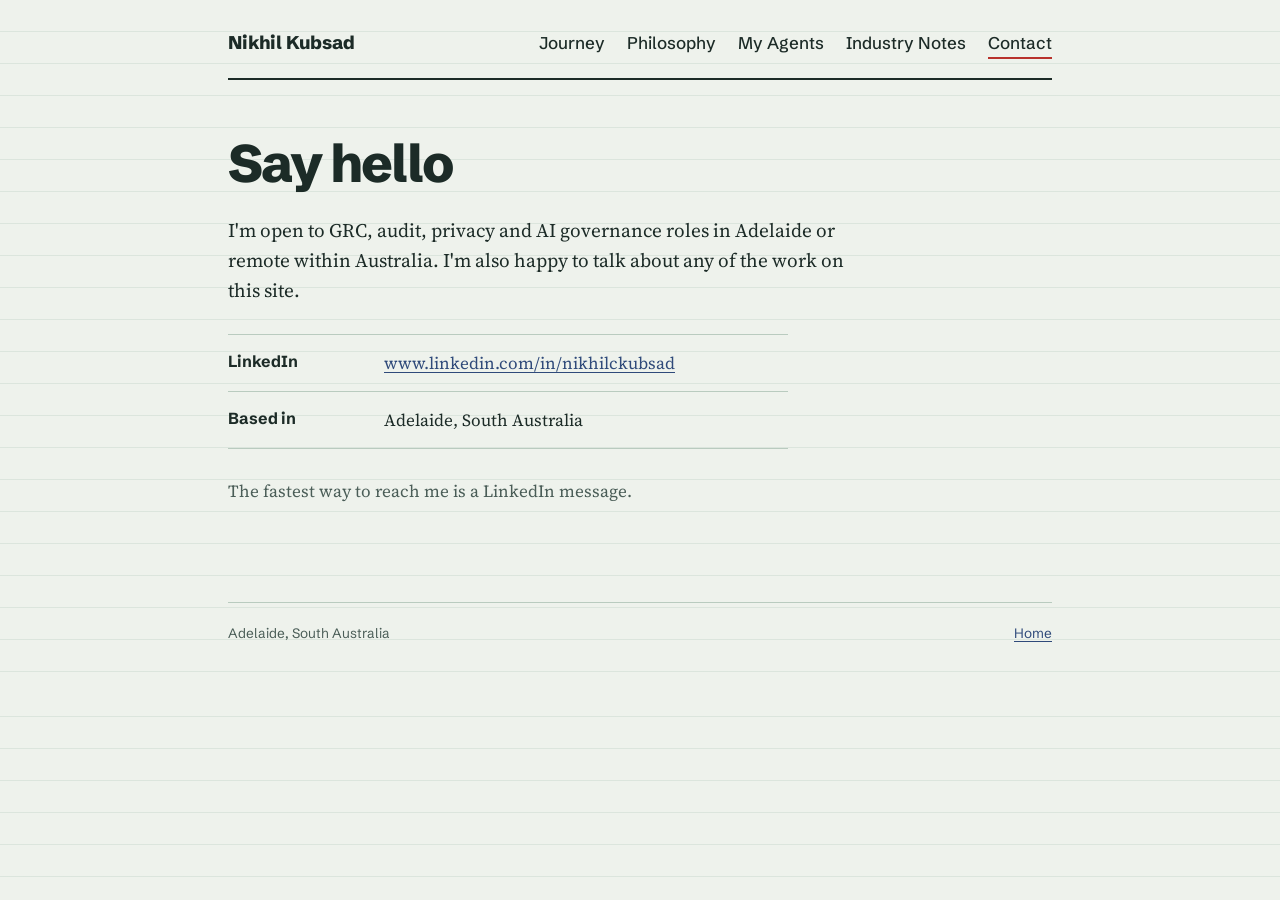
==== contact.html @ 54328acf "Replace placeholder content with real history: name, bio, employers, and full journey from resume Co" ====
<!DOCTYPE html>
<html lang="en-AU">
<head>
<meta charset="utf-8">
<meta name="viewport" content="width=device-width, initial-scale=1">
<title>Contact · Nikhil Kubsad</title>
<meta name="description" content="How to reach me.">
<link rel="preconnect" href="https://fonts.googleapis.com">
<link rel="preconnect" href="https://fonts.gstatic.com" crossorigin>
<link href="https://fonts.googleapis.com/css2?family=Schibsted+Grotesk:wght@400;500;700;800&family=Source+Serif+4:opsz,wght@8..60,400;8..60,600&display=swap" rel="stylesheet">
<link rel="stylesheet" href="style.css">
</head>
<body>
<div class="page">
  <header class="site-head">
    <a class="site-name" href="index.html">Nikhil Kubsad</a>
    <nav aria-label="Main">
      <ul>
        <li><a href="journey.html">Journey</a></li>
        <li><a href="philosophy.html">Philosophy</a></li>
        <li><a href="my-agents.html">My Agents</a></li>
        <li><a href="industry-notes.html">Industry Notes</a></li>
        <li><a href="contact.html" aria-current="page">Contact</a></li>
      </ul>
    </nav>
  </header>

  <main>
    <h1>Say hello</h1>
    <p class="lede">I'm open to GRC, audit, privacy and AI governance roles in Adelaide or remote within Australia. I'm also happy to talk about any of the work on this site.</p>

    <!-- EDIT: this page is filled in from content.js (the linkedin field), not here. -->
    <ul class="contact-list">
      <li><span class="label">LinkedIn</span><a id="linkedin-link" href="#"></a></li>
      <li><span class="label">Based in</span><span>Adelaide, South Australia</span></li>
    </ul>
    <p class="quiet">The fastest way to reach me is a LinkedIn message.</p>
  </main>

  <footer class="site-foot">
    <span>Adelaide, South Australia</span>
    <span><a href="index.html">Home</a></span>
  </footer>
</div>
<script src="content.js"></script>
<script src="common.js"></script>
</body>
</html>
---- style.css ----
/* Shared styles for every page. Colours: ledger paper, green-black ink, auditor's red pencil. */
:root {
  --paper: #EEF2EC;
  --paper-deep: #E2E9E1;
  --ink: #1C2B27;
  --ink-soft: #4A5D57;
  --rule: #B9CBBF;
  --pencil: #B8322C;
  --blue-ink: #2F4A7A;
  --live: #2E6B3F;
  --sans: "Schibsted Grotesk", system-ui, sans-serif;
  --serif: "Source Serif 4", Georgia, serif;
  --measure: 64ch;
}
* { box-sizing: border-box; }
html { -webkit-text-size-adjust: 100%; }
body {
  margin: 0;
  background: var(--paper);
  color: var(--ink);
  font: 400 1.0625rem/1.65 var(--serif);
  background-image: repeating-linear-gradient(to bottom, transparent 0, transparent 31px, rgba(185,203,191,.35) 31px, rgba(185,203,191,.35) 32px);
}
a { color: var(--blue-ink); text-underline-offset: 3px; text-decoration-thickness: 1px; }
a:hover { text-decoration-thickness: 2px; }
:focus-visible { outline: 3px solid var(--pencil); outline-offset: 3px; border-radius: 2px; }
p { max-width: var(--measure); }

.page { max-width: 880px; margin: 0 auto; padding: 0 28px; }

/* header */
.site-head {
  display: flex; align-items: baseline; justify-content: space-between; gap: 16px 32px; flex-wrap: wrap;
  padding: 28px 0 20px; border-bottom: 2px solid var(--ink); font-family: var(--sans);
}
.site-name { font-weight: 800; font-size: 1.15rem; letter-spacing: -0.01em; color: var(--ink); text-decoration: none; }
.site-head nav ul { list-style: none; margin: 0; padding: 0; display: flex; flex-wrap: wrap; gap: 4px 22px; }
.site-head nav a { color: var(--ink); text-decoration: none; font-weight: 500; padding: 4px 0; border-bottom: 2px solid transparent; }
.site-head nav a:hover { color: var(--pencil); }
.site-head nav a[aria-current="page"] { border-bottom-color: var(--pencil); }

main { padding: 56px 0 80px; }
h1 { font: 800 clamp(2.1rem, 4.4vw, 3.3rem)/1.06 var(--sans); letter-spacing: -0.03em; margin: 0 0 24px; max-width: 20ch; }
h2 { font: 700 1.45rem/1.25 var(--sans); letter-spacing: -0.015em; margin: 56px 0 12px; }
h3 { font: 700 1.1rem/1.3 var(--sans); margin: 0 0 6px; }
.lede { font-size: 1.2rem; line-height: 1.55; }
.quiet { color: var(--ink-soft); }
.note-edit { font-family: var(--sans); font-size: .85rem; color: var(--pencil); }

/* home: intro with photo */
.intro { display: grid; grid-template-columns: 148px 1fr; gap: 36px; align-items: start; }
.photo {
  width: 148px; height: 148px; border-radius: 50%; object-fit: cover;
  border: 2px solid var(--ink); background: var(--paper-deep);
  display: grid; place-items: center; font: 800 2.4rem/1 var(--sans); color: var(--ink-soft);
}
.employers { font-family: var(--sans); color: var(--ink-soft); margin-top: 20px; }
.employers b { color: var(--ink); font-weight: 700; }

/* home: section index */
.index { list-style: none; margin: 40px 0 0; padding: 0; border-top: 1px solid var(--rule); }
.index li { border-bottom: 1px solid var(--rule); }
.index a { display: grid; grid-template-columns: 180px 1fr; gap: 16px; padding: 16px 0; text-decoration: none; color: var(--ink); }
.index a:hover .index-name { color: var(--pencil); }
.index-name { font: 700 1.1rem/1.4 var(--sans); }
.index-desc { color: var(--ink-soft); }

/* breach clock */
.clock {
  background: #fff; border: 1.5px solid var(--ink); border-radius: 6px;
  padding: 24px 26px 18px; max-width: 680px; box-shadow: 6px 6px 0 var(--ink); margin-top: 16px;
}
.clock-head { font-family: var(--sans); margin: 0 0 4px; font-weight: 700; font-size: 1.05rem; }
.clock-sub { font-family: var(--sans); color: var(--ink-soft); font-size: .9rem; margin: 0 0 16px; }
.clock-sub strong { color: var(--ink); font-variant-numeric: tabular-nums; }
.clock table { width: 100%; border-collapse: collapse; font-family: var(--sans); font-size: .95rem; }
.clock th { text-align: left; font-weight: 500; color: var(--ink-soft); font-size: .82rem; padding: 0 0 8px; }
.clock th.right { text-align: right; }
.clock td { padding: 10px 0; border-top: 1px solid var(--rule); vertical-align: top; }
.clock td.when { text-align: right; font-weight: 700; font-variant-numeric: tabular-nums; white-space: nowrap; padding-left: 16px; }
.clock td.what small { display: block; color: var(--ink-soft); font-size: .82rem; }
.clock tr.soonest td.when { color: var(--pencil); }
.clock tr.proposed td { color: var(--ink-soft); }
.clock-foot { font-family: var(--sans); font-size: .8rem; color: var(--ink-soft); margin: 12px 0 0; }
@media (prefers-reduced-motion: no-preference) {
  .clock.ticking tbody tr { opacity: 0; transform: translateY(4px); animation: tick .4s ease-out forwards; }
  .clock.ticking tbody tr:nth-child(1) { animation-delay: .15s; }
  .clock.ticking tbody tr:nth-child(2) { animation-delay: .35s; }
  .clock.ticking tbody tr:nth-child(3) { animation-delay: .55s; }
  .clock.ticking tbody tr:nth-child(4) { animation-delay: .75s; }
  .clock.ticking tbody tr:nth-child(5) { animation-delay: .95s; }
  @keyframes tick { to { opacity: 1; transform: none; } }
}

/* journey: a real sequence, so a dated timeline, most recent first */
.timeline { list-style: none; margin: 32px 0 0; padding: 0; border-left: 2px solid var(--ink); }
.timeline li { position: relative; padding: 0 0 48px 32px; }
.timeline li:last-child { padding-bottom: 8px; }
.timeline li::before {
  content: ""; position: absolute; left: -8px; top: 6px; width: 14px; height: 14px;
  background: var(--paper); border: 2px solid var(--ink); border-radius: 50%;
}
.timeline li.now::before { background: var(--pencil); border-color: var(--pencil); }
.role-line { font: 700 .9rem/1.3 var(--sans); color: var(--ink-soft); margin: 0 0 6px; }
.role-line .company { color: var(--ink); }
.headline { font: 600 italic 1.3rem/1.42 var(--serif); margin: 0 0 12px; max-width: 32ch; }
.timeline .body-text { margin: 0 0 18px; }
.learning {
  border: 1.5px solid var(--rule); border-radius: 6px; background: #fff;
  padding: 16px 20px; margin: 0 0 16px; max-width: 520px;
}
.learning .label { font: 700 .85rem/1.3 var(--sans); margin: 0 0 6px; color: var(--ink); }
.learning p { margin: 0; }
.built { max-width: 520px; }
.built summary { font: 700 .85rem/1.3 var(--sans); cursor: pointer; color: var(--ink-soft); }
.built summary:hover { color: var(--pencil); }
.built ul { margin: 12px 0 0; padding-left: 20px; }
.built li { margin: 0 0 7px; }

/* philosophy: numbered cards */
.philosophy-grid { display: grid; grid-template-columns: 1fr 1fr; gap: 18px; margin-top: 32px; }
.principle { border: 1.5px solid var(--rule); border-radius: 6px; background: #fff; padding: 24px 26px; }
.principle .num { font: 700 .85rem/1 var(--sans); color: var(--pencil); margin: 0 0 12px; }
.principle h2 { margin: 0 0 10px; font-size: 1.2rem; }
.principle p { margin: 0; }

/* my agents / work: evidence register */
.register { border-top: 2px solid var(--ink); margin-top: 28px; }
.item { display: grid; grid-template-columns: 1fr 150px; gap: 8px 32px; padding: 22px 0 24px; border-bottom: 1px solid var(--rule); }
.item p { margin: 0; }
.item .proves { margin-top: 10px; font-family: var(--sans); font-size: .9rem; color: var(--ink-soft); }
.item .proves b { color: var(--ink); font-weight: 500; }
.status { font: 700 .85rem/1.3 var(--sans); text-align: right; }
.status .due { display: block; font-weight: 400; color: var(--ink-soft); }
.status.live { color: var(--live); }
.status.building { color: var(--pencil); }
.status.planned { color: var(--ink-soft); }

/* industry notes */
.notes { margin-top: 28px; }
.fnote { border-top: 1px solid var(--rule); padding: 26px 0 8px; }
.fnote time { font: 500 .9rem/1 var(--sans); color: var(--ink-soft); }
.fnote h2 { margin: 8px 0 10px; font-size: 1.35rem; }
.fnote .take { border-left: 3px solid var(--pencil); padding: 2px 0 2px 16px; margin: 14px 0; }
.fnote .take strong { font-family: var(--sans); }
.fnote .src { font-family: var(--sans); font-size: .85rem; color: var(--ink-soft); }

/* contact */
.contact-list { list-style: none; padding: 0; margin: 28px 0; border-top: 1px solid var(--rule); max-width: 560px; }
.contact-list li { display: grid; grid-template-columns: 140px 1fr; gap: 16px; padding: 14px 0; border-bottom: 1px solid var(--rule); }
.contact-list .label { font: 700 1rem/1.5 var(--sans); }

.empty { border: 1.5px dashed var(--rule); border-radius: 6px; padding: 20px 22px; background: var(--paper-deep); max-width: var(--measure); margin-top: 28px; }
.empty p { margin: 0; }

.site-foot { font-family: var(--sans); font-size: .85rem; color: var(--ink-soft); border-top: 1px solid var(--rule); padding: 20px 0 40px; display: flex; justify-content: space-between; gap: 12px; flex-wrap: wrap; }

@media (max-width: 700px) {
  main { padding-top: 36px; }
  .intro { grid-template-columns: 1fr; gap: 20px; }
  .photo { width: 104px; height: 104px; font-size: 1.8rem; }
  .index a { grid-template-columns: 1fr; gap: 2px; }
  .item { grid-template-columns: 1fr; }
  .status { text-align: left; }
  .contact-list li { grid-template-columns: 1fr; gap: 2px; }
  .clock { padding: 20px 18px 14px; box-shadow: 4px 4px 0 var(--ink); }
  .philosophy-grid { grid-template-columns: 1fr; }
  .timeline li { padding-left: 24px; }
}
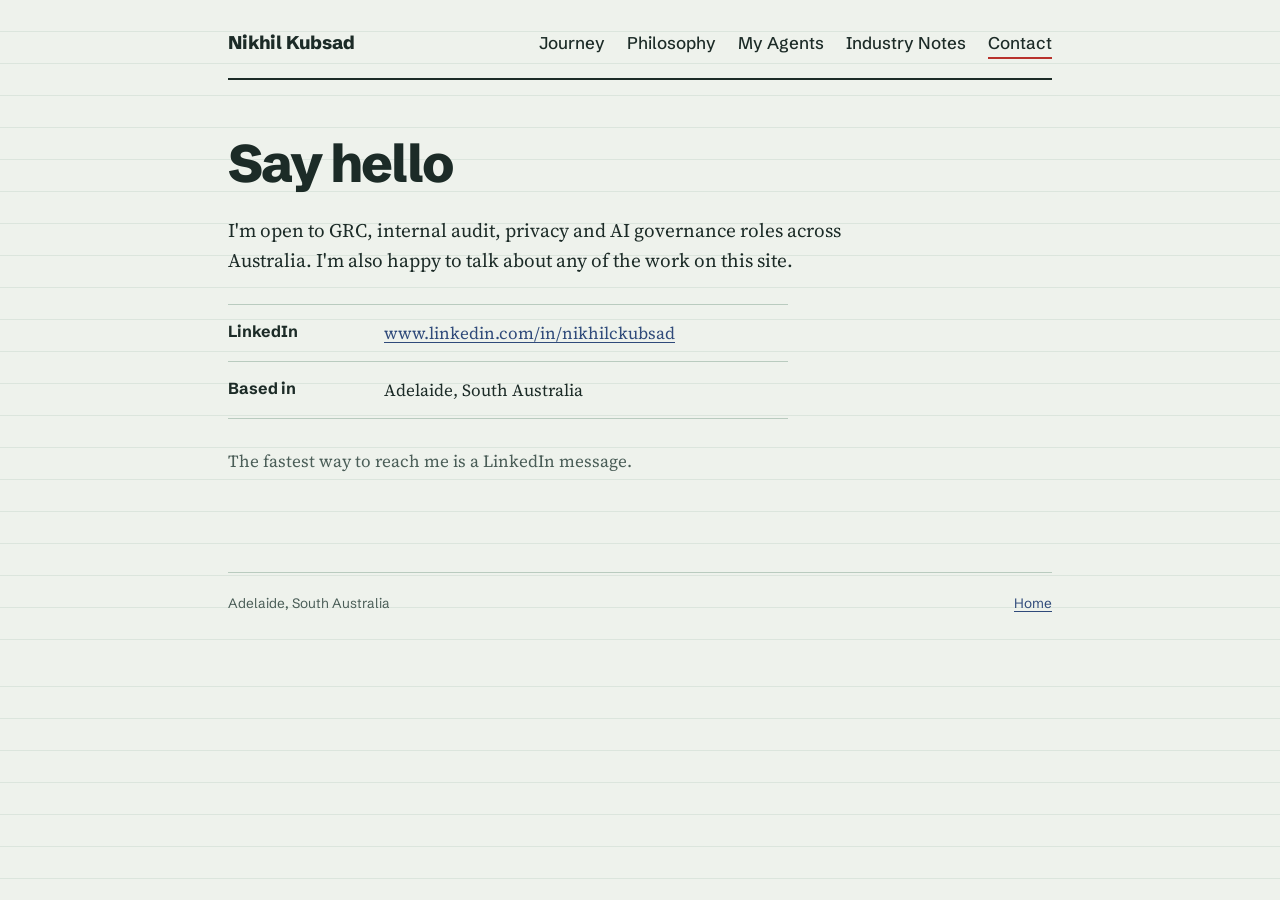
==== commit 21ad7eb8: "Update Contact page role interests Broaden from Adelaide-or-remote to roles across Australia, and ad" ====
--- a/contact.html
+++ b/contact.html
@@ -8,6 +8,7 @@
 <link rel="preconnect" href="https://fonts.googleapis.com">
 <link rel="preconnect" href="https://fonts.gstatic.com" crossorigin>
 <link href="https://fonts.googleapis.com/css2?family=Schibsted+Grotesk:wght@400;500;700;800&family=Source+Serif+4:opsz,wght@8..60,400;8..60,600&display=swap" rel="stylesheet">
+<link rel="icon" type="image/svg+xml" href="favicon.svg">
 <link rel="stylesheet" href="style.css">
 </head>
 <body>
@@ -27,7 +28,7 @@
 
   <main>
     <h1>Say hello</h1>
-    <p class="lede">I'm open to GRC, audit, privacy and AI governance roles in Adelaide or remote within Australia. I'm also happy to talk about any of the work on this site.</p>
+    <p class="lede">I'm open to GRC, internal audit, privacy and AI governance roles across Australia. I'm also happy to talk about any of the work on this site.</p>
 
     <!-- EDIT: this page is filled in from content.js (the linkedin field), not here. -->
     <ul class="contact-list">
--- a/style.css
+++ b/style.css
@@ -56,6 +56,9 @@
 }
 .employers { font-family: var(--sans); color: var(--ink-soft); margin-top: 20px; }
 .employers b { color: var(--ink); font-weight: 700; }
+.employers a { text-decoration: none; border-bottom: 1px solid var(--rule); transition: border-color 0.15s ease; }
+.employers a:hover { border-bottom-color: var(--pencil); }
+.employers a:hover b { color: var(--pencil); }
 
 /* home: section index */
 .index { list-style: none; margin: 40px 0 0; padding: 0; border-top: 1px solid var(--rule); }
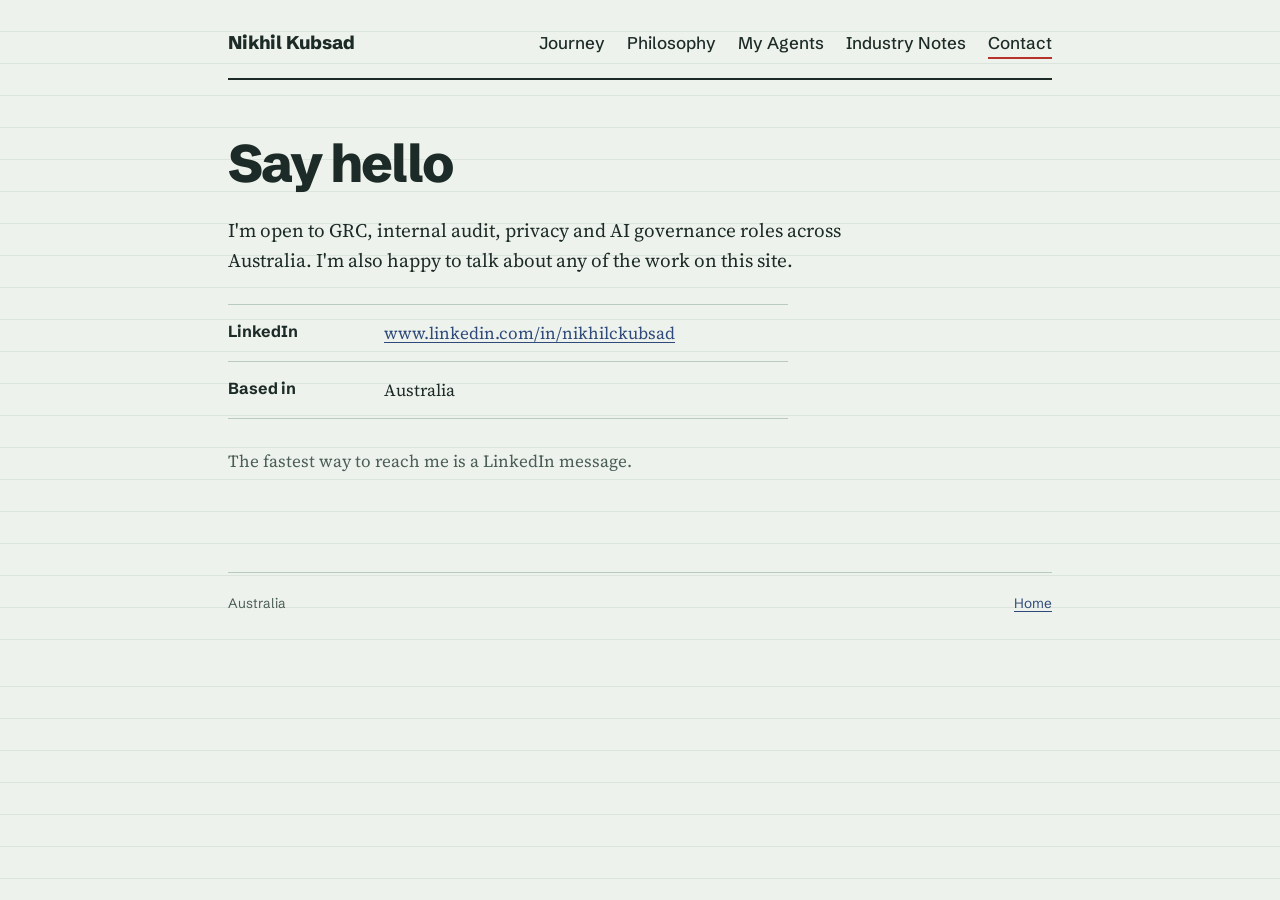
==== commit 92d11203: "Title-case the GRC tagline, broaden location to Australia, add CRISC - "GRC, privacy and AI governan" ====
--- a/contact.html
+++ b/contact.html
@@ -5,6 +5,18 @@
 <meta name="viewport" content="width=device-width, initial-scale=1">
 <title>Contact · Nikhil Kubsad</title>
 <meta name="description" content="How to reach me.">
+<meta property="og:type" content="website">
+<meta property="og:title" content="Contact · Nikhil Kubsad">
+<meta property="og:description" content="How to reach me.">
+<meta property="og:url" content="https://www.nikhilckubsad.com/contact.html">
+<meta property="og:image" content="https://www.nikhilckubsad.com/og-image.jpg">
+<meta property="og:image:width" content="1200">
+<meta property="og:image:height" content="630">
+<meta property="og:site_name" content="Nikhil Kubsad">
+<meta name="twitter:card" content="summary_large_image">
+<meta name="twitter:title" content="Contact · Nikhil Kubsad">
+<meta name="twitter:description" content="How to reach me.">
+<meta name="twitter:image" content="https://www.nikhilckubsad.com/og-image.jpg">
 <link rel="preconnect" href="https://fonts.googleapis.com">
 <link rel="preconnect" href="https://fonts.gstatic.com" crossorigin>
 <link href="https://fonts.googleapis.com/css2?family=Schibsted+Grotesk:wght@400;500;700;800&family=Source+Serif+4:opsz,wght@8..60,400;8..60,600&display=swap" rel="stylesheet">
@@ -33,13 +45,13 @@
     <!-- EDIT: this page is filled in from content.js (the linkedin field), not here. -->
     <ul class="contact-list">
       <li><span class="label">LinkedIn</span><a id="linkedin-link" href="#"></a></li>
-      <li><span class="label">Based in</span><span>Adelaide, South Australia</span></li>
+      <li><span class="label">Based in</span><span>Australia</span></li>
     </ul>
     <p class="quiet">The fastest way to reach me is a LinkedIn message.</p>
   </main>
 
   <footer class="site-foot">
-    <span>Adelaide, South Australia</span>
+    <span>Australia</span>
     <span><a href="index.html">Home</a></span>
   </footer>
 </div>
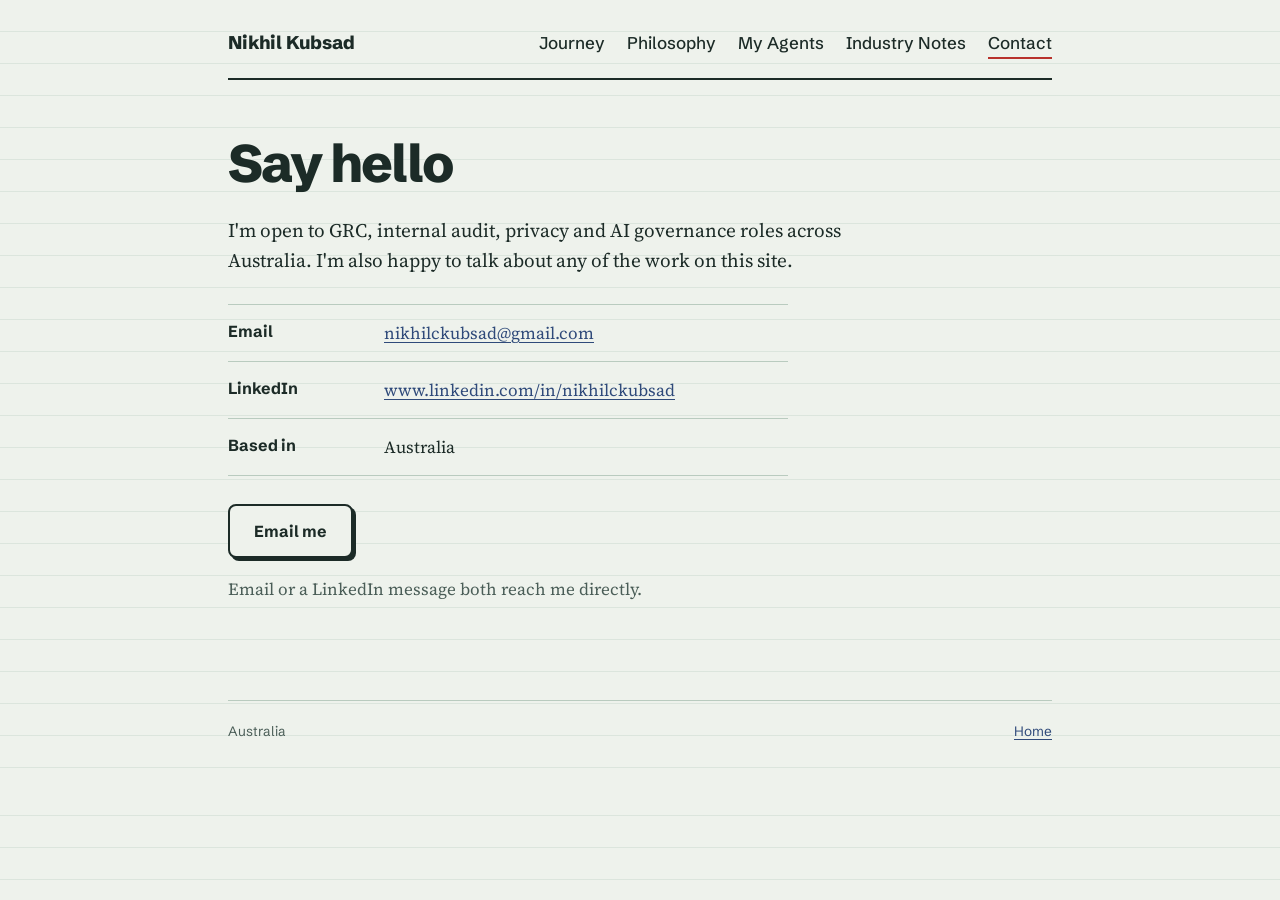
==== commit bf05632f: "Add an email contact option to the Contact page Adds nikhilckubsad@gmail.com as an Email row alongsi" ====
--- a/contact.html
+++ b/contact.html
@@ -42,12 +42,14 @@
     <h1>Say hello</h1>
     <p class="lede">I'm open to GRC, internal audit, privacy and AI governance roles across Australia. I'm also happy to talk about any of the work on this site.</p>
 
-    <!-- EDIT: this page is filled in from content.js (the linkedin field), not here. -->
+    <!-- EDIT: this page is filled in from content.js (the linkedin and email fields), not here. -->
     <ul class="contact-list">
+      <li><span class="label">Email</span><a id="email-link" href="#"></a></li>
       <li><span class="label">LinkedIn</span><a id="linkedin-link" href="#"></a></li>
       <li><span class="label">Based in</span><span>Australia</span></li>
     </ul>
-    <p class="quiet">The fastest way to reach me is a LinkedIn message.</p>
+    <p><a class="btn" id="email-button" href="#">Email me</a></p>
+    <p class="quiet">Email or a LinkedIn message both reach me directly.</p>
   </main>
 
   <footer class="site-foot">
--- a/style.css
+++ b/style.css
@@ -153,6 +153,15 @@
 .contact-list li { display: grid; grid-template-columns: 140px 1fr; gap: 16px; padding: 14px 0; border-bottom: 1px solid var(--rule); }
 .contact-list .label { font: 700 1rem/1.5 var(--sans); }
 
+.btn {
+  display: inline-block; font-family: var(--sans); font-weight: 700; font-size: 1rem;
+  color: var(--ink); text-decoration: none; background: var(--paper);
+  border: 2px solid var(--ink); border-radius: 8px; padding: 12px 24px;
+  box-shadow: 3px 3px 0 var(--ink); transition: transform .12s ease, box-shadow .12s ease, background .12s ease;
+}
+.btn:hover { background: var(--pencil); border-color: var(--pencil); color: var(--paper); transform: translate(-2px, -2px); box-shadow: 5px 5px 0 var(--ink); }
+.btn:active { transform: translate(0, 0); box-shadow: 1px 1px 0 var(--ink); }
+
 .empty { border: 1.5px dashed var(--rule); border-radius: 6px; padding: 20px 22px; background: var(--paper-deep); max-width: var(--measure); margin-top: 28px; }
 .empty p { margin: 0; }
 
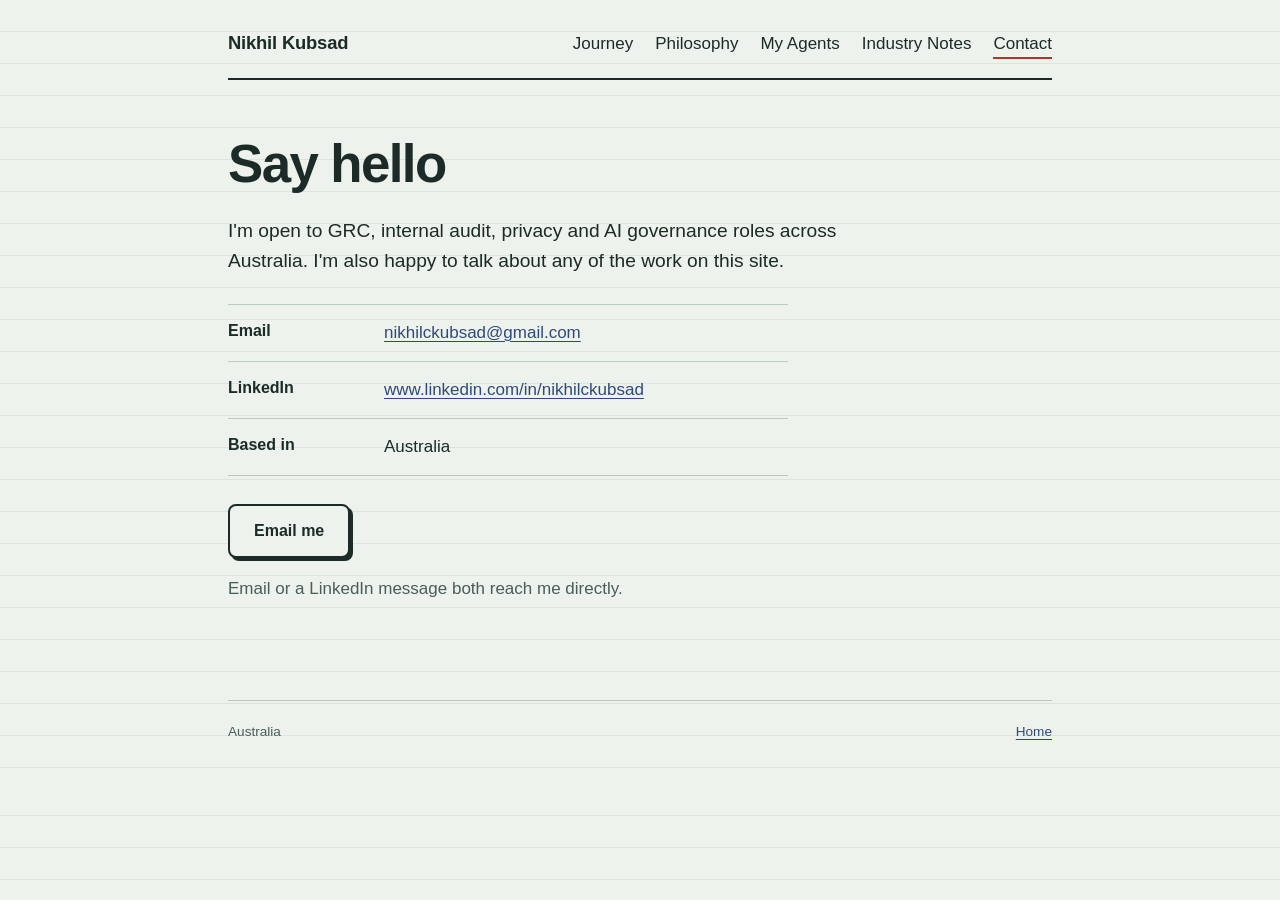
==== commit 6cceda75: "Remove em dashes site-wide, drop in-progress agents, switch font to Calibri - Reworded every em dash" ====
--- a/contact.html
+++ b/contact.html
@@ -17,9 +17,6 @@
 <meta name="twitter:title" content="Contact · Nikhil Kubsad">
 <meta name="twitter:description" content="How to reach me.">
 <meta name="twitter:image" content="https://www.nikhilckubsad.com/og-image.jpg">
-<link rel="preconnect" href="https://fonts.googleapis.com">
-<link rel="preconnect" href="https://fonts.gstatic.com" crossorigin>
-<link href="https://fonts.googleapis.com/css2?family=Schibsted+Grotesk:wght@400;500;700;800&family=Source+Serif+4:opsz,wght@8..60,400;8..60,600&display=swap" rel="stylesheet">
 <link rel="icon" type="image/svg+xml" href="favicon.svg">
 <link rel="stylesheet" href="style.css">
 </head>
--- a/style.css
+++ b/style.css
@@ -8,8 +8,8 @@
   --pencil: #B8322C;
   --blue-ink: #2F4A7A;
   --live: #2E6B3F;
-  --sans: "Schibsted Grotesk", system-ui, sans-serif;
-  --serif: "Source Serif 4", Georgia, serif;
+  --sans: Calibri, Candara, "Segoe UI", Optima, Arial, sans-serif;
+  --serif: Calibri, Candara, "Segoe UI", Optima, Arial, sans-serif;
   --measure: 64ch;
 }
 * { box-sizing: border-box; }
@@ -165,6 +165,37 @@
 .empty { border: 1.5px dashed var(--rule); border-radius: 6px; padding: 20px 22px; background: var(--paper-deep); max-width: var(--measure); margin-top: 28px; }
 .empty p { margin: 0; }
 
+/* long-form project write-ups (My Agents detail pages) */
+.back-link { font-family: var(--sans); font-weight: 500; font-size: .95rem; display: inline-block; margin-bottom: 20px; }
+.article-meta { font-family: var(--sans); font-size: .9rem; color: var(--ink-soft); margin: -8px 0 32px; }
+.article-meta b { color: var(--ink); font-weight: 700; }
+.article p.lede { margin-bottom: 8px; }
+.article .table-wrap { overflow-x: auto; margin: 20px 0 32px; }
+.article table { width: 100%; border-collapse: collapse; font-family: var(--sans); font-size: .92rem; margin: 0; }
+.article th { text-align: left; font-weight: 700; color: var(--ink); font-size: .85rem; padding: 0 16px 10px 0; border-bottom: 2px solid var(--ink); }
+.article td { padding: 12px 16px 12px 0; border-bottom: 1px solid var(--rule); vertical-align: top; }
+.article td:last-child, .article th:last-child { padding-right: 0; }
+.article ol.steps { margin: 20px 0; padding-left: 0; list-style: none; counter-reset: step; max-width: var(--measure); }
+.article ol.steps li { counter-increment: step; position: relative; padding: 0 0 16px 38px; }
+.article ol.steps li::before {
+  content: counter(step); position: absolute; left: 0; top: -1px;
+  width: 26px; height: 26px; border: 1.5px solid var(--ink); border-radius: 50%;
+  display: grid; place-items: center; font: 700 .8rem/1 var(--sans); color: var(--ink);
+}
+.article .finding { border-left: 3px solid var(--pencil); padding: 4px 0 4px 18px; margin: 0 0 24px; max-width: var(--measure); }
+.article .finding p { margin: 0 0 6px; }
+.article .finding .lesson { color: var(--ink-soft); }
+.article .diagram-fig { margin: 24px 0 32px; border: 1.5px solid var(--rule); border-radius: 6px; background: #fff; padding: 20px; max-width: 100%; overflow-x: auto; }
+.article .diagram-fig svg { display: block; width: 100%; height: auto; min-width: 560px; }
+.article .diagram-fig figcaption { font-family: var(--sans); font-size: .85rem; color: var(--ink-soft); margin-top: 12px; }
+.article ul.plain { padding-left: 20px; max-width: var(--measure); }
+.article ul.plain li { margin: 0 0 10px; }
+.article ul.plain b { color: var(--ink); }
+
+@media (max-width: 700px) {
+  .article table { min-width: 560px; }
+}
+
 .site-foot { font-family: var(--sans); font-size: .85rem; color: var(--ink-soft); border-top: 1px solid var(--rule); padding: 20px 0 40px; display: flex; justify-content: space-between; gap: 12px; flex-wrap: wrap; }
 
 @media (max-width: 700px) {
